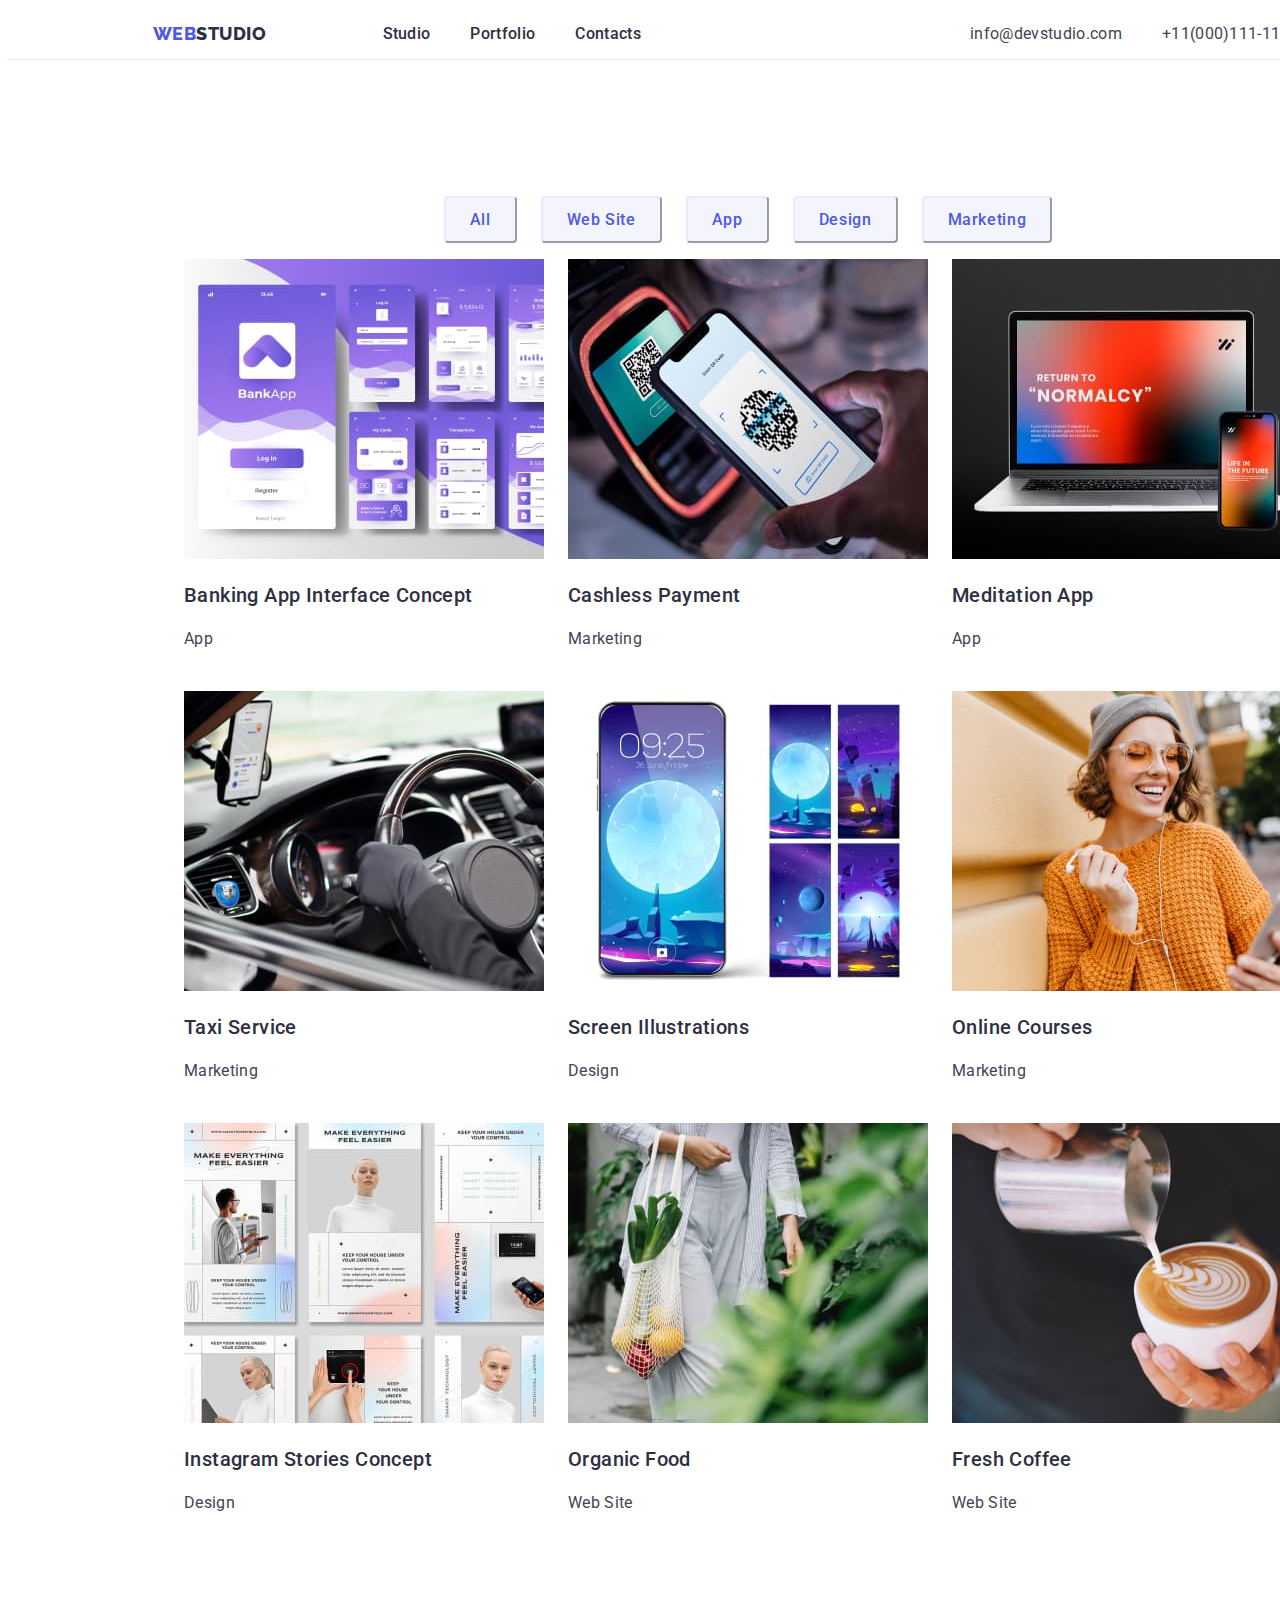
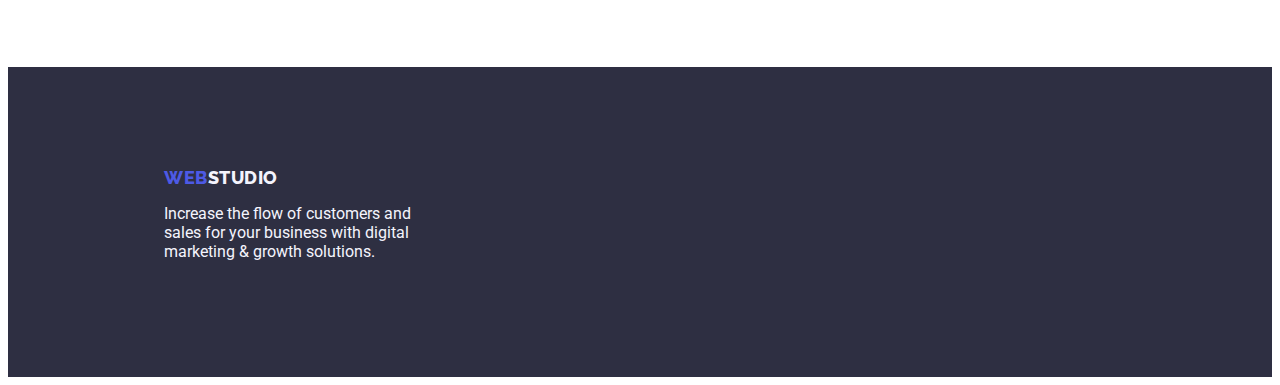
==== portfolio.html @ 1d512a21 "Initial commit" ====
<!DOCTYPE html>
<html lang="en">
  <head>
    <meta charset="UTF-8" />
    <meta name="viewport" content="width=device-width, initial-scale=1.0" />
    <title>Portfolio</title>
    <link rel="preconnect" href="https://fonts.googleapis.com" />
    <link rel="preconnect" href="https://fonts.gstatic.com" crossorigin />
    <link
      href="https://fonts.googleapis.com/css2?family=Raleway:wght@800&family=Roboto:wght@400;500;700;900&display=swap"
      rel="stylesheet"
    />
    <link rel="stylesheet" href="css/styles.css" />
  </head>
  <body>
    <!-- HEADER -->
    <header class="header d-flex container">
      <div class="d-flex">
        <!-- LOGO -->
        <a href="#" class="logo-header link"><span>WEB</span>STUDIO</a>
        <!-- NAVIGATION BAR -->
        <nav class="navigation-bar">
          <ul class="header-list list">
            <li class="header-item">
              <a class="header-link link" href="index.html">Studio</a>
            </li>
            <li class="header-item">
              <a class="header-link link" href="portfolio.html">Portfolio</a>
            </li>
            <li class="header-item">
              <a class="header-link link" href="#">Contacts</a>
            </li>
          </ul>
        </nav>
      </div>
      <ul class="header-contact-info list">
        <li>
          <a
            class="header-contact-info-link link"
            href="mailto:info@devstudio.com"
            >info@devstudio.com</a
          >
        </li>
        <li>
          <a class="header-contact-info-link link" href="tel:+11(000)111-11-11"
            >+11(000)111-11-11</a
          >
        </li>
      </ul>
    </header>
    <main>
      <!-- PORTFOLIO MAIN MENU -->
      <section class="portfolio-menu container section">
        <ul class="portfolio-menu-list list d-flex">
          <li>
            <button type="button" class="portfolio-menu-button button">
              All
            </button>
          </li>
          <li>
            <button type="button" class="portfolio-menu-button button">
              Web Site
            </button>
          </li>
          <li>
            <button type="button" class="portfolio-menu-button button">
              App
            </button>
          </li>
          <li>
            <button type="button" class="portfolio-menu-button button">
              Design
            </button>
          </li>
          <li>
            <button type="button" class="portfolio-menu-button button">
              Marketing
            </button>
          </li>
        </ul>
        <!-- SERVICES OFFERED SUMMARY -->
        <ul class="services-menu list d-flex">
          <li class="services-menu-item">
            <img
              src="images/banking-app.jpg"
              alt="Banking App Interface"
              width="360"
              height="300"
            />
            <h3 class="services-menu-title header-three">
              Banking App Interface Concept
            </h3>
            <p class="services-menu-description description">App</p>
          </li>
          <li class="services-menu-item">
            <img
              src="images/cashless-payment.jpg"
              alt="Scan to Pay"
              width="360"
              height="300"
            />
            <h3 class="services-menu-title header-three">Cashless Payment</h3>
            <p class="services-menu-description description">Marketing</p>
          </li>
          <li class="services-menu-item">
            <img
              src="images/meditation-app.jpg"
              alt="Meditation App on Laptop and Phone"
              width="360"
              height="300"
            />
            <h3 class="services-menu-title header-three">Meditation App</h3>
            <p class="services-menu-description description">App</p>
          </li>
          <li class="services-menu-item">
            <img
              src="images/taxi-service.jpg"
              alt="Driving Taxi"
              width="360"
              height="300"
            />
            <h3 class="services-menu-title header-three">Taxi Service</h3>
            <p class="services-menu-description description">Marketing</p>
          </li>
          <li class="services-menu-item">
            <img
              src="images/screen-illustrations.jpg"
              alt="Screen Illustrations"
              width="360"
              height="300"
            />
            <h3 class="services-menu-title header-three">
              Screen Illustrations
            </h3>
            <p class="services-menu-description description">Design</p>
          </li>
          <li class="services-menu-item">
            <img
              src="images/online-courses.jpg"
              alt="Girl Browsing on Phone"
              width="360"
              height="300"
            />
            <h3 class="services-menu-title header-three">Online Courses</h3>
            <p class="services-menu-description description">Marketing</p>
          </li>
          <li class="services-menu-item">
            <img
              src="images/instagram-stories-concept.jpg"
              alt="Instagram Stories Concept"
              width="360"
              height="300"
            />
            <h3 class="services-menu-title header-three">
              Instagram Stories Concept
            </h3>
            <p class="services-menu-description description">Design</p>
          </li>
          <li class="services-menu-item">
            <img
              src="images/organic-food.jpg"
              alt="Shopping Fresh Vegetables"
              width="360"
              height="300"
            />
            <h3 class="services-menu-title header-three">Organic Food</h3>
            <p class="services-menu-description description">Web Site</p>
          </li>
          <li class="services-menu-item">
            <img
              src="images/fresh-coffee.jpg"
              alt="Coffee Art"
              width="360"
              height="300"
            />
            <h3 class="services-menu-title header-three">Fresh Coffee</h3>
            <p class="services-menu-description description">Web Site</p>
          </li>
        </ul>
      </section>
    </main>
    <footer class="footer">
      <a href="#" class="logo-footer link"><span>WEB</span>STUDIO</a>
      <p class="p-footer">
        Increase the flow of customers and <br />
        sales for your business with digital <br />
        marketing & growth solutions.
      </p>
    </footer>
  </body>
</html>
---- css/styles.css ----
:root {
  --IRIS: #4d5ae5;
  --NAVY-BLUE: #2e2f42;
  --WHITE: #fff;
  --CLOUD: #f4f4fd;
  --SLATE: #434455;
  --CORNFLOWER: #e7e9fc;
  --OCEAN: #404bbf;
}

/* GENERAL STYLES */
body {
  font-family: "Roboto", sans-serif;
}
.header-three {
  color: var(--NAVY-BLUE);
  font-size: 20px;
  font-weight: 500;
  letter-spacing: 0.4px;
}
.description {
  color: var(--SLATE);
  font-size: 16px;
  font-weight: 400;
  letter-spacing: 0.32px;
  line-height: 24px;
}
.container {
  width: 1440px;
}
.d-flex {
  display: flex;
  justify-content: center;
}
.list {
  list-style-type: none;
  display: flex;
}
.section {
  padding-top: 120px;
  padding-bottom: 120px;
}
/* END OF GENERAL STYLES */

/* STUDIO STYLES */
/* HEADER STYLES */
.header {
  align-items: center;
  justify-content: space-around;
  border-bottom: 1px solid var(--CORNFLOWER);
  background-color: var(--WHITE);
}
.header .d-flex {
  align-items: center;
}
.header .list {
  gap: 40px;
}
.link {
  text-decoration: none;
}
.logo-header {
  color: var(--NAVY-BLUE);
  font-family: "Raleway", sans-serif;
  font-size: 18px;
  font-weight: 800;
  letter-spacing: 0.54px;
  margin-right: 76px;
}
.logo-header span {
  color: var(--IRIS);
}
.header-link {
  font-size: 16px;
  font-weight: 500;
  color: var(--NAVY-BLUE);
  letter-spacing: 0.32px;
}
.header-link:hover {
  color: var(--IRIS);
}
.header-link:focus {
  color: var(--IRIS);
}
a[href="mailto:info@devstudio.com"] {
  font-size: 16px;
  color: var(--SLATE);
  font-weight: 400;
  letter-spacing: 0.32px;
}
a[href="tel:+11(000)111-11-11"] {
  font-size: 16px;
  color: var(--SLATE);
  font-weight: 400;
  letter-spacing: 0.32px;
}
a[href="mailto:info@devstudio.com"]:hover {
  color: var(--IRIS);
}
a[href="tel:+11(000)111-11-11"]:hover {
  color: var(--IRIS);
}
a[href="mailto:info@devstudio.com"]:focus {
  color: var(--IRIS);
}
a[href="tel:+11(000)111-11-11"]:focus {
  color: var(--IRIS);
}
/* END OF HEADER STYLES */
/* FIRST SECTION STYLES */
.hero {
  background-color: var(--NAVY-BLUE);
  text-align: center;
  padding-top: 188px;
  padding-bottom: 292px;
}
.hero-header {
  color: var(--WHITE);
  text-align: center;
  font-size: 56px;
  font-weight: 700;
  letter-spacing: 1.12px;
}
.hero-button {
  background-color: var(--IRIS);
  color: var(--WHITE);
  font-size: 16px;
  font-weight: 500;
  letter-spacing: 0.64px;
  font-family: inherit;
  border: none;
  border-radius: 4px;
  padding: 16px 32px;
}
.hero-button:hover {
  cursor: pointer;
  background-color: var(--SLATE);
}
.hero-button:focus {
  background-color: var(--SLATE);
}
/* END OF FIRST SECTION STYLES */
/* VISSION MISSION STYLES */
.vission-mission-header {
  font-size: 20px;
  font-weight: 500;
  letter-spacing: 0.4px;
  color: var(--NAVY-BLUE);
}
.vission-mission-description {
  color: var(--SLATE);
  font-size: 16px;
  font-weight: 400;
  letter-spacing: 0.32px;
}
.vission-mission {
  flex-direction: column;
}
.vission-mission .list {
  justify-content: center;
  gap: 24px;
}
/* END OF VISSION MISSION STYLES */
/* WHAT ARE WE DOING SECTION STYLES*/
.subheader {
  text-align: center;
  color: var(--NAVY-BLUE);
  font-size: 36px;
  font-weight: 700;
  letter-spacing: 0.72px;
}
.services .list {
  gap: 24px;
}
/* END OF WHAT ARE WE DOING SECTION STYLES*/
/* OUR TEAM SECTION STYLES */
.team {
  background-color: var(--CLOUD);
}
.team .list {
  gap: 24px;
}
.team-members-item {
  background-color: white;
  border-radius: 0px 0px 4px 4px;
  text-align: center;
}

/* END OF OUR TEAM SECTION STYLES */
/* FOOTER STYLES */
.footer {
  background-color: var(--NAVY-BLUE);
  padding: 100px 0px 100px 156px;
}
.logo-footer {
  color: var(--CLOUD);
  font-family: "Raleway", sans-serif;
  font-size: 18px;
  font-weight: 800;
  letter-spacing: 0.54px;
}
.logo-footer span {
  color: var(--IRIS);
}
.p-footer {
  color: var(--CLOUD);
}
/* END OF FOOTER STYLES */
/* END OF STUDIO STYLES */

/* PORTFOLIO STYLES */
/* PORTFOLIO MAIN MENU STYLES */
.portfolio-menu {
  align-items: center;
}
.portfolio-menu-list {
  gap: 24px;
  justify-content: center;
}
.portfolio-menu-button {
  color: var(--IRIS);
  font-size: 16px;
  font-weight: 500;
  letter-spacing: 0.64px;
  background-color: var(--CLOUD);
  border-color: var(--CORNFLOWER);
  border-radius: 4px;
  padding: 12px 24px;
  font-family: "Roboto", sans-serif;
  gap: 24px;
}
.portfolio-menu-button:hover {
  background-color: var(--OCEAN);
  color: var(--WHITE);
}
/* END OF PORTFOLIO MAIN MENU STYLES */
/* SERVICES MENU STYLES */
.services-menu-item {
  border-color: 1px var(--CORNFLOWER);
  background-color: var(--WHITE);
}
.services-menu {
  justify-content: center;
  gap: 24px;
  flex-wrap: wrap;
}
/* END OF SERVICES MENU STYLES */
/* END OF PORTFOLIO STYLES */
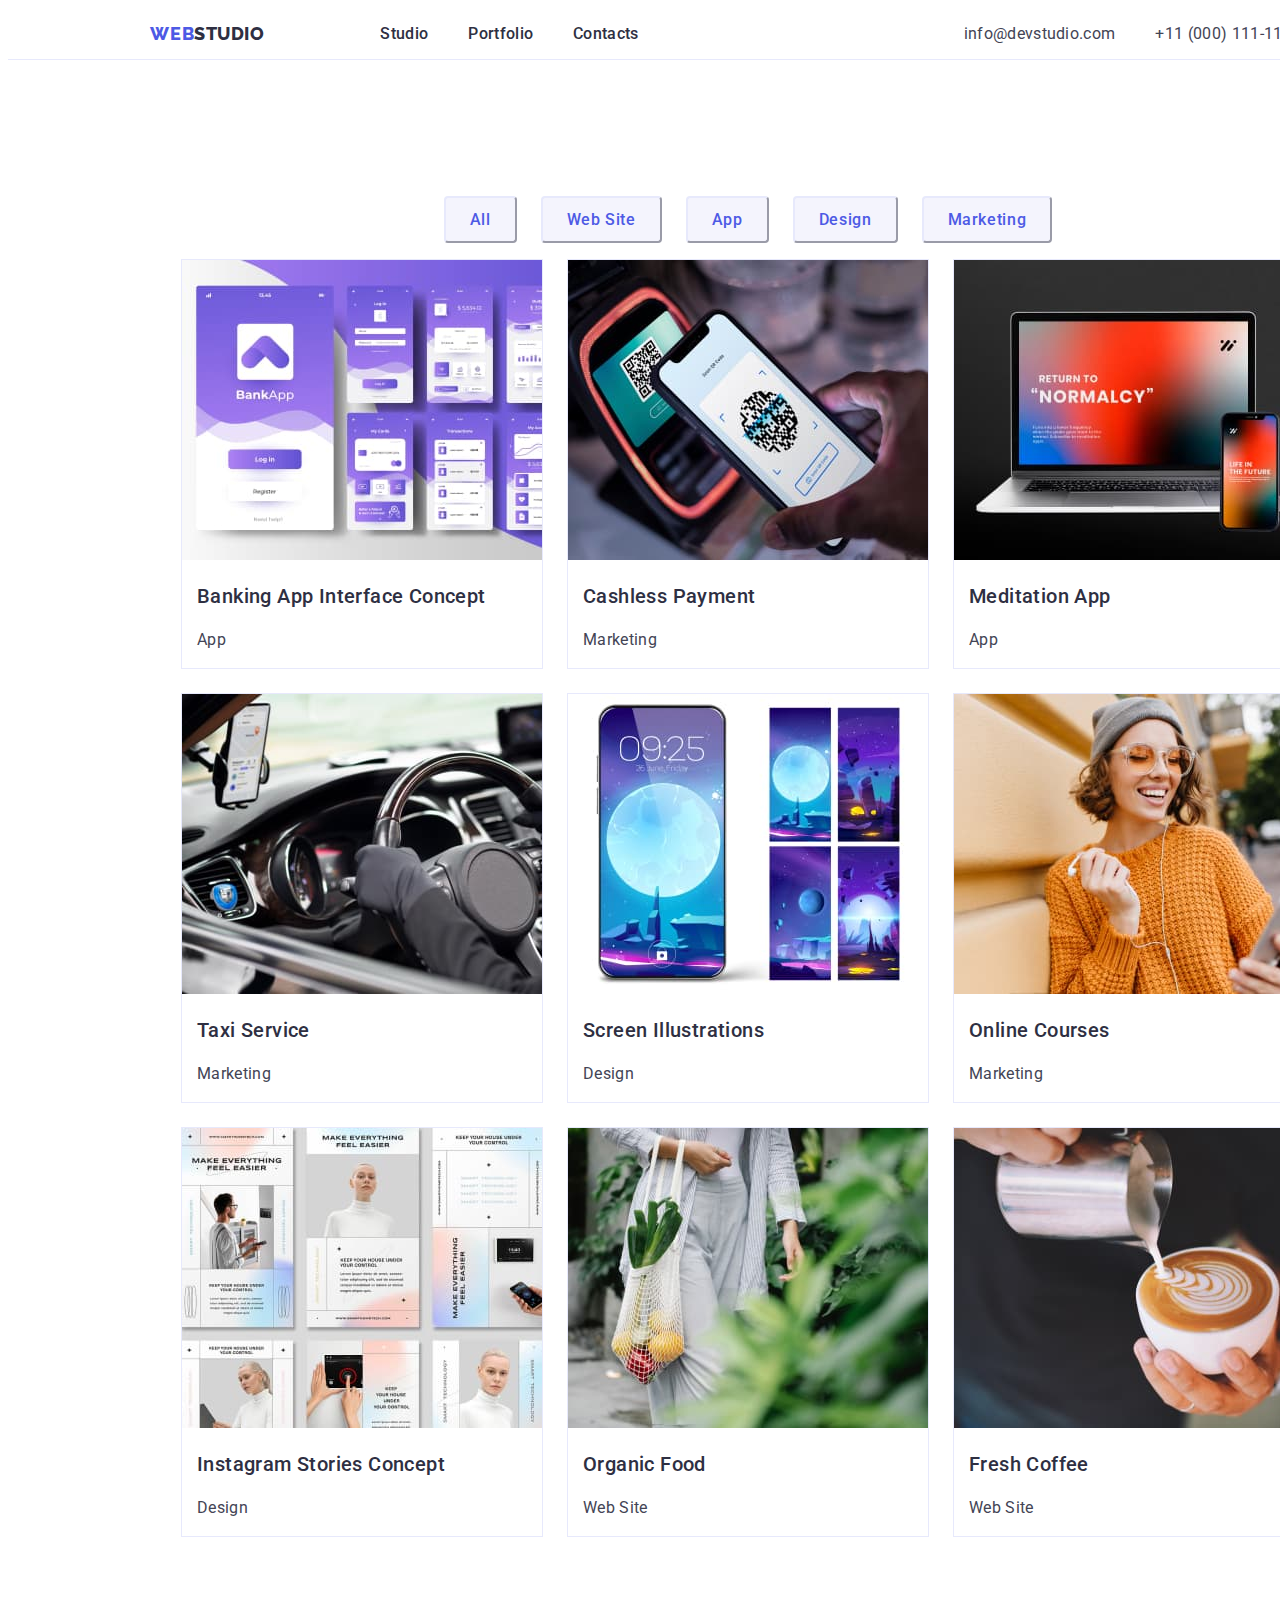
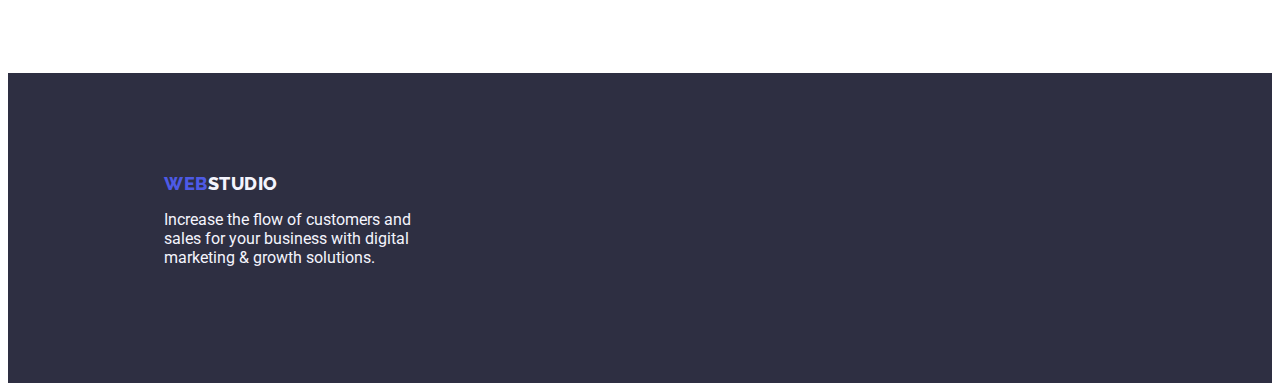
==== commit 833fceae: "edited styles and html" ====
--- a/portfolio.html
+++ b/portfolio.html
@@ -43,7 +43,7 @@
         </li>
         <li>
           <a class="header-contact-info-link link" href="tel:+11(000)111-11-11"
-            >+11(000)111-11-11</a
+            >+11 (000) 111-11-11</a
           >
         </li>
       </ul>
--- a/css/styles.css
+++ b/css/styles.css
@@ -6,8 +6,12 @@
   --SLATE: #434455;
   --CORNFLOWER: #e7e9fc;
   --OCEAN: #404bbf;
-}
-
+  --LIGHT-SLATE: #8e8f99;
+  --GREY: #2e2f42b2;
+}
+* {
+  box-sizing: border-box;
+}
 /* GENERAL STYLES */
 body {
   font-family: "Roboto", sans-serif;
@@ -109,7 +113,10 @@
 /* END OF HEADER STYLES */
 /* FIRST SECTION STYLES */
 .hero {
-  background-color: var(--NAVY-BLUE);
+  /* background-image: linear-gradient(var(--GREY)),
+    url("../images/people-office.jpg"); */
+  background-image: url("../images/people-office.jpg");
+  background-size: cover;
   text-align: center;
   padding-top: 188px;
   padding-bottom: 292px;
@@ -140,23 +147,23 @@
   background-color: var(--SLATE);
 }
 /* END OF FIRST SECTION STYLES */
-/* VISSION MISSION STYLES */
-.vission-mission-header {
+/* ADVANTAGES STYLES */
+.advantages-header {
   font-size: 20px;
   font-weight: 500;
   letter-spacing: 0.4px;
   color: var(--NAVY-BLUE);
 }
-.vission-mission-description {
-  color: var(--SLATE);
-  font-size: 16px;
-  font-weight: 400;
-  letter-spacing: 0.32px;
-}
-.vission-mission {
+.advantages-description {
+  color: var(--SLATE);
+  font-size: 16px;
+  font-weight: 400;
+  letter-spacing: 0.32px;
+}
+.advantages {
   flex-direction: column;
 }
-.vission-mission .list {
+.advantages .list {
   justify-content: center;
   gap: 24px;
 }
@@ -184,6 +191,9 @@
   background-color: white;
   border-radius: 0px 0px 4px 4px;
   text-align: center;
+  box-shadow: 0px 2px 1px 0px rgba(46, 47, 66, 0.08),
+    0px 1px 1px 0px rgba(46, 47, 66, 0.16),
+    0px 1px 6px 0px rgba(46, 47, 66, 0.08);
 }
 
 /* END OF OUR TEAM SECTION STYLES */
@@ -229,20 +239,33 @@
   font-family: "Roboto", sans-serif;
   gap: 24px;
 }
-.portfolio-menu-button:hover {
+.portfolio-menu-button:hover,
+.portfolio-menu-button:focus {
   background-color: var(--OCEAN);
   color: var(--WHITE);
+  box-shadow: 0px 2px 2px 0px rgba(0, 0, 0, 0.12),
+    0px 2px 1px 0px rgba(0, 0, 0, 0.08), 0px 3px 1px 0px rgba(0, 0, 0, 0.1);
 }
 /* END OF PORTFOLIO MAIN MENU STYLES */
 /* SERVICES MENU STYLES */
+.services-menu {
+  justify-content: center;
+  gap: 24px;
+  flex-wrap: wrap;
+}
 .services-menu-item {
-  border-color: 1px var(--CORNFLOWER);
+  border: 1px solid var(--CORNFLOWER);
   background-color: var(--WHITE);
 }
-.services-menu {
-  justify-content: center;
-  gap: 24px;
-  flex-wrap: wrap;
-}
+.services-menu-item:hover {
+  box-shadow: 0px 2px 1px 0px rgba(46, 47, 66, 0.08),
+    0px 1px 1px 0px rgba(46, 47, 66, 0.16),
+    0px 1px 6px 0px rgba(46, 47, 66, 0.08);
+}
+.services-menu-title,
+.services-menu-description {
+  padding-left: 15px;
+}
+
 /* END OF SERVICES MENU STYLES */
 /* END OF PORTFOLIO STYLES */
